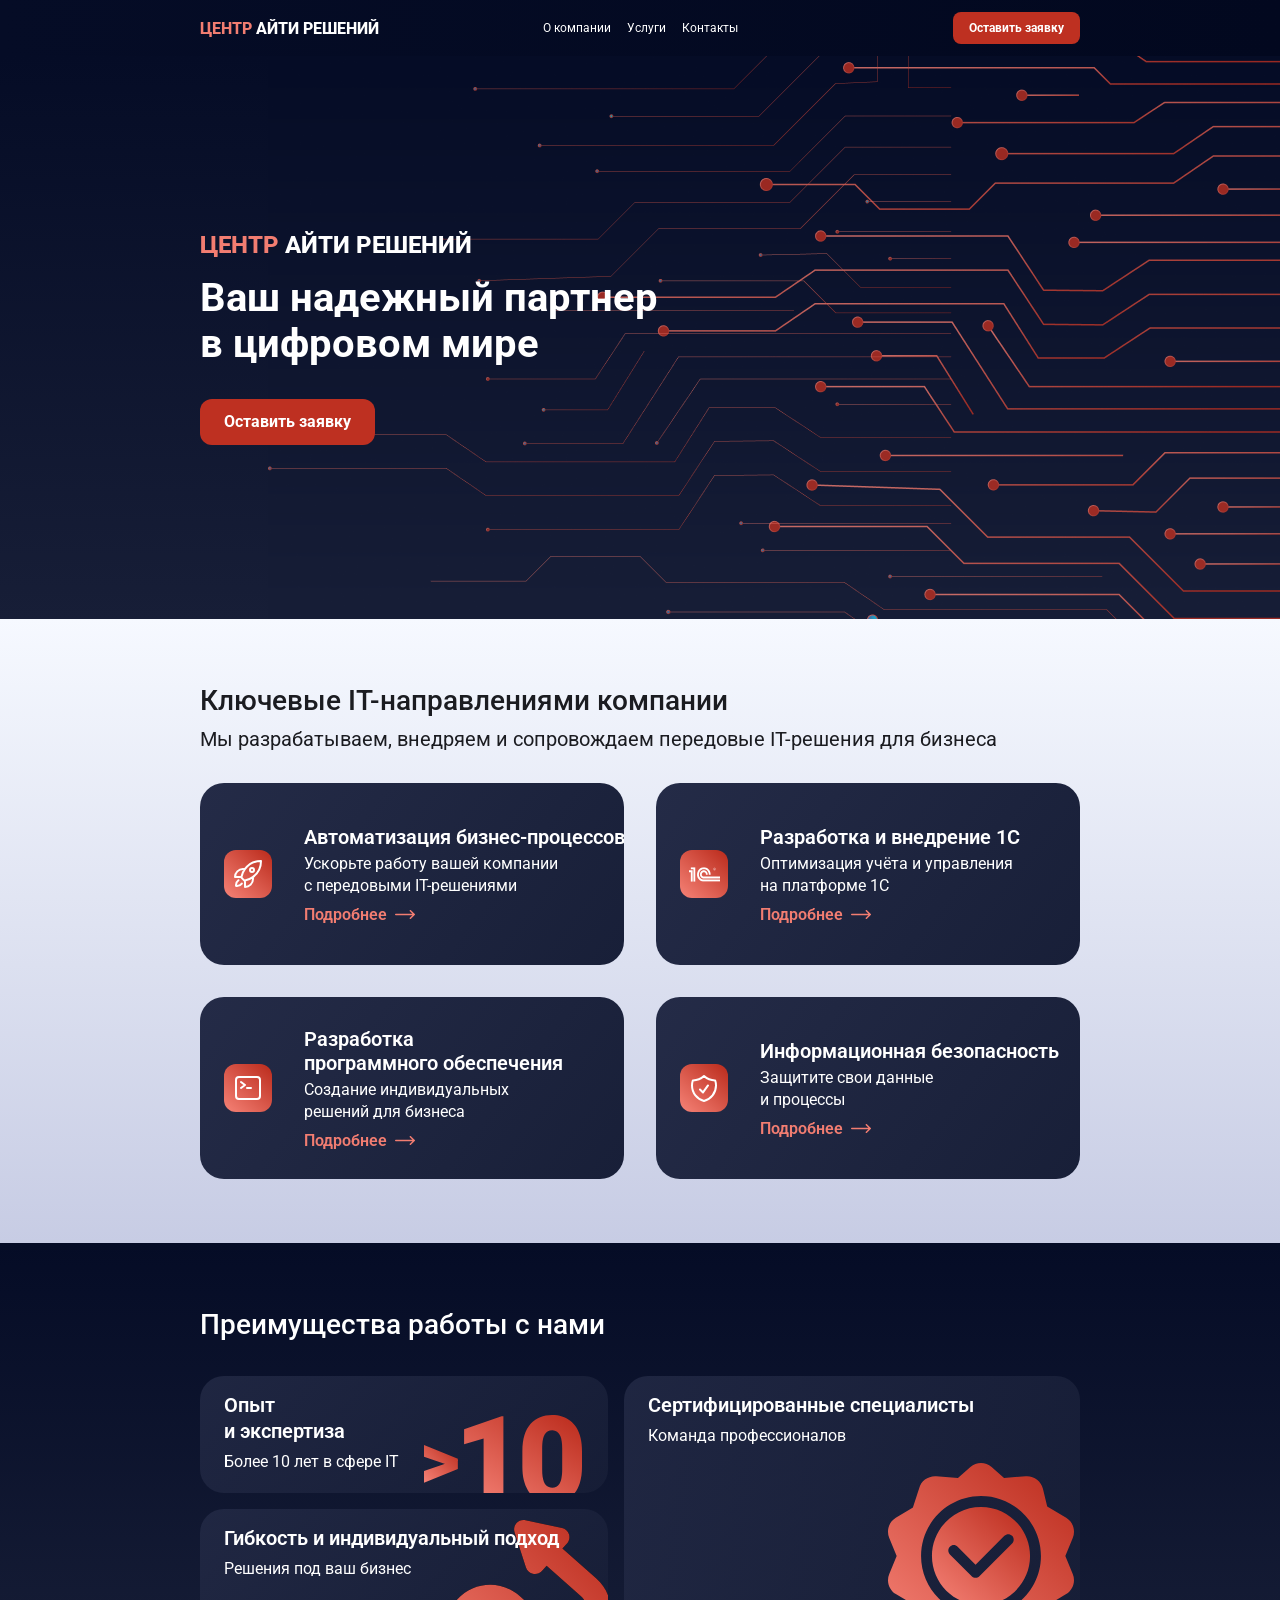
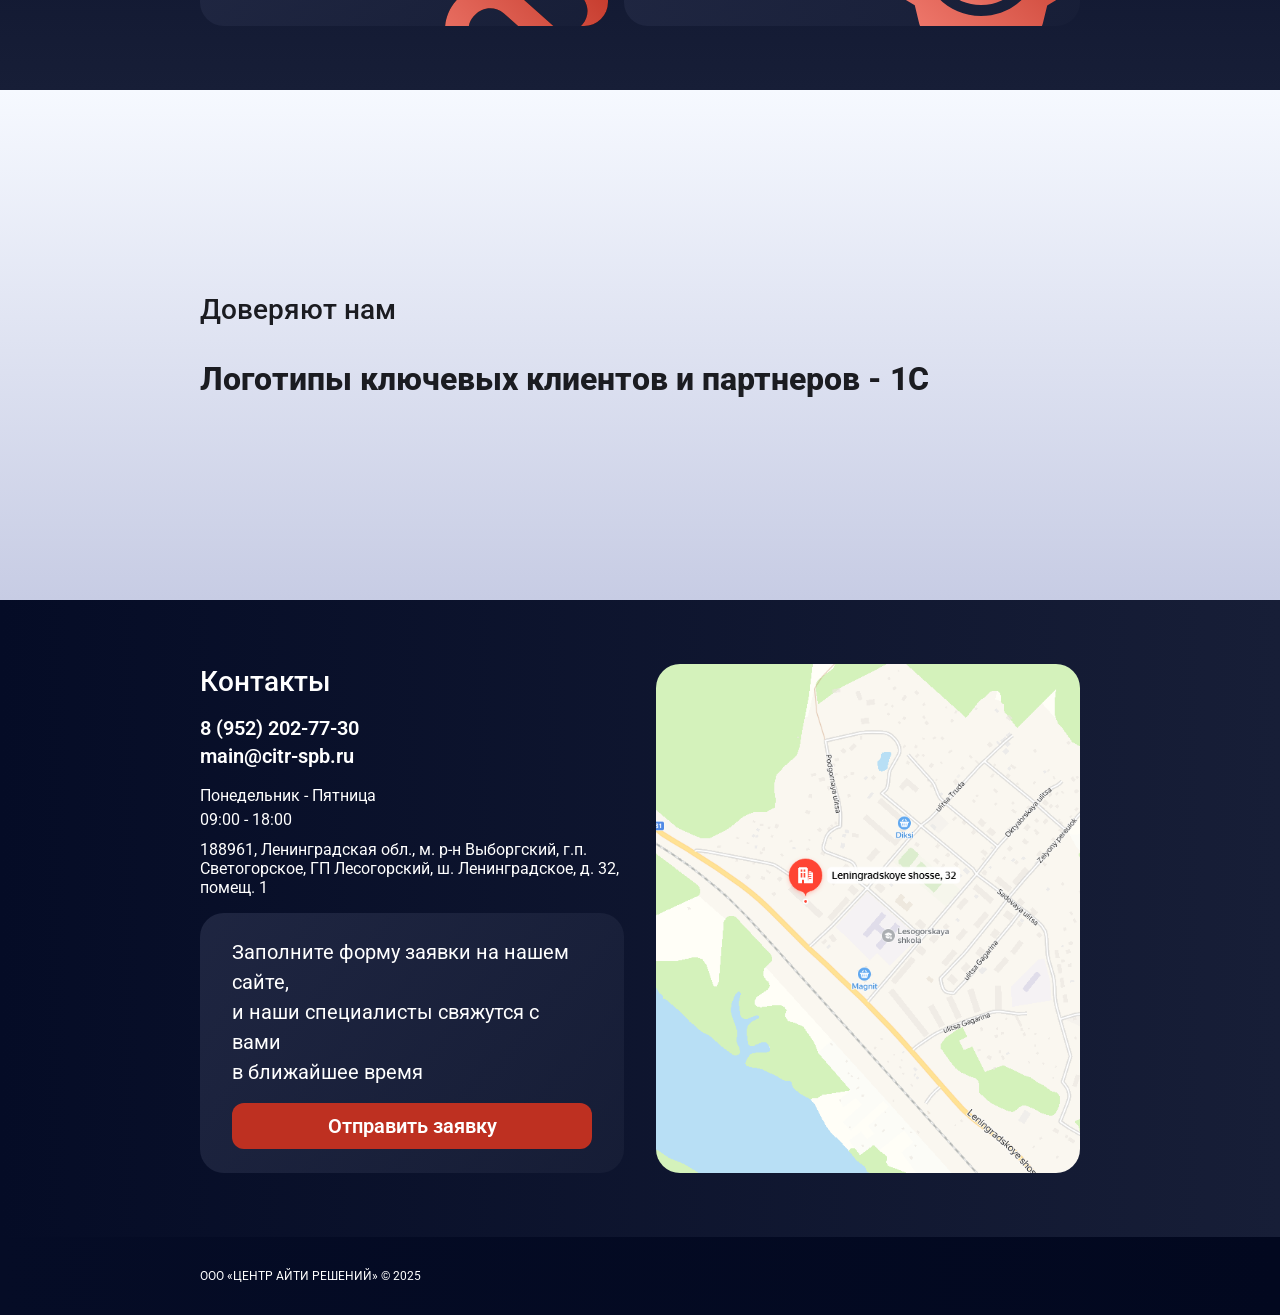
==== index.html @ 7818f4c6 "implement all pages" ====
<!DOCTYPE html>
<html lang="ru">
<head>
  <meta charset="UTF-8">
  <meta name="viewport" content="width=device-width, initial-scale=1.0">
  <title>Центр Айти Решений</title>
  <link rel="stylesheet" href="style.css">
  <link rel="preconnect" href="https://fonts.googleapis.com">
  <link rel="preconnect" href="https://fonts.gstatic.com" crossorigin>
  <link href="https://fonts.googleapis.com/css2?family=Roboto:wght@400;500;600;700;800&display=swap" rel="stylesheet">
</head>
<body>

  <!-- ======= HEADER ======= -->
  <header class="header">
    <div class="header__logo">
      <span class="accent">ЦЕНТР</span> АЙТИ РЕШЕНИЙ
    </div>
    <nav class="header__nav">
      <a href="about.html" class="header__nav-link">О компании</a>
      <a href="services.html" class="header__nav-link">Услуги</a>
      <a href="contacts.html" class="header__nav-link">Контакты</a>
    </nav>
    <div class="header__actions">
      <a href="pricing.html#form"><button class="btn btn--red btn--sm">Оставить заявку</button></a>
    </div>
  </header>

  <!-- ======= HERO ======= -->
  <section class="hero">
    <div class="hero__texture"></div>
    <img src="assets/images/circuit-board.png" alt="" class="hero__circuit" aria-hidden="true">
    <div class="hero__content">
      <div class="hero__text">
        <p class="hero__brand"><span class="accent">ЦЕНТР</span> АЙТИ РЕШЕНИЙ</p>
        <h1 class="hero__title">Ваш надежный партнер<br>в цифровом мире</h1>
      </div>
      <a href="pricing.html#form"><button class="btn btn--red btn--lg">Оставить заявку</button></a>
    </div>
  </section>

  <!-- ======= SERVICES ======= -->
  <section class="services" id="services">
    <div class="section-header">
      <h2 class="section-title dark">Ключевые IT-направлениями компании</h2>
      <p class="section-subtitle dark">Мы разрабатываем, внедряем и сопровождаем передовые IT-решения для бизнеса</p>
    </div>
    <div class="services__grid">
      <div class="services__row">
        <div class="service-card">
          <div class="service-card__icon">
            <img src="assets/icons/rocket.svg" alt="">
          </div>
          <div class="service-card__body">
            <h3 class="service-card__title">Автоматизация бизнес-процессов</h3>
            <p class="service-card__desc">Ускорьте работу вашей компании<br>с передовыми IT-решениями</p>
            <a href="#" class="service-card__link">
              Подробнее
              <img src="assets/icons/arrow-right.svg" alt="" class="service-card__arrow">
            </a>
          </div>
        </div>
        <div class="service-card">
          <div class="service-card__icon">
            <img src="assets/icons/1c.svg" alt="">
          </div>
          <div class="service-card__body">
            <h3 class="service-card__title">Разработка и внедрение 1С</h3>
            <p class="service-card__desc">Оптимизация учёта и управления<br>на платформе 1С</p>
            <a href="#" class="service-card__link">
              Подробнее
              <img src="assets/icons/arrow-right.svg" alt="" class="service-card__arrow">
            </a>
          </div>
        </div>
      </div>
      <div class="services__row">
        <div class="service-card">
          <div class="service-card__icon">
            <img src="assets/icons/code.svg" alt="">
          </div>
          <div class="service-card__body">
            <h3 class="service-card__title">Разработка<br>программного обеспечения</h3>
            <p class="service-card__desc">Создание индивидуальных<br>решений для бизнеса</p>
            <a href="#" class="service-card__link">
              Подробнее
              <img src="assets/icons/arrow-right.svg" alt="" class="service-card__arrow">
            </a>
          </div>
        </div>
        <div class="service-card">
          <div class="service-card__icon">
            <img src="assets/icons/shield.svg" alt="">
          </div>
          <div class="service-card__body">
            <h3 class="service-card__title">Информационная безопасность</h3>
            <p class="service-card__desc">Защитите свои данные<br>и процессы</p>
            <a href="#" class="service-card__link">
              Подробнее
              <img src="assets/icons/arrow-right.svg" alt="" class="service-card__arrow">
            </a>
          </div>
        </div>
      </div>
    </div>
  </section>

  <!-- ======= ADVANTAGES ======= -->
  <section class="advantages" id="about">
    <div class="advantages__texture"></div>
    <h2 class="section-title light">Преимущества работы с нами</h2>
    <div class="advantages__grid">
      <div class="advantages__left">
        <div class="advantage-card advantage-card--sm">
          <div class="advantage-card__text">
            <h3 class="advantage-card__title">Опыт<br>и экспертиза</h3>
            <p class="advantage-card__desc">Более 10 лет в сфере IT</p>
          </div>
          <img src="assets/icons/10years.svg" alt="" class="advantage-card__deco advantage-card__deco--experience">
        </div>
        <div class="advantage-card advantage-card--sm">
          <div class="advantage-card__text">
            <h3 class="advantage-card__title">Гибкость и индивидуальный подход</h3>
            <p class="advantage-card__desc">Решения под ваш бизнес</p>
          </div>
          <img src="assets/icons/flexibility.svg" alt="" class="advantage-card__deco advantage-card__deco--flexibility">
        </div>
      </div>
      <div class="advantage-card advantage-card--tall">
        <div class="advantage-card__text">
          <h3 class="advantage-card__title">Сертифицированные специалисты</h3>
          <p class="advantage-card__desc">Команда профессионалов</p>
        </div>
        <img src="assets/icons/quality.svg" alt="" class="advantage-card__deco advantage-card__deco--quality">
      </div>
    </div>
  </section>

  <!-- ======= CLIENTS ======= -->
  <section class="clients">
    <h2 class="section-title dark">Доверяют нам</h2>
    <div class="clients__content">
      <p class="clients__placeholder">Логотипы ключевых клиентов и партнеров - 1С</p>
    </div>
  </section>

  <!-- ======= CONTACTS ======= -->
  <section class="contacts" id="contacts">
    <div class="contacts__texture"></div>
    <div class="contacts__grid">
      <div class="contacts__info">
        <h2 class="section-title light">Контакты</h2>
        <div class="contacts__phones">
          <p>8 (952) 202-77-30</p>
          <p>main@citr-spb.ru</p>
        </div>
        <div class="contacts__details">
          <div class="contacts__schedule">
            <p>Понедельник - Пятница</p>
            <p>09:00 - 18:00</p>
          </div>
          <p class="contacts__address">188961, Ленинградская обл., м. р-н Выборгский, г.п. Светогорское, ГП Лесогорский, ш. Ленинградское, д. 32, помещ. 1</p>
        </div>
        <div class="contacts__cta-card">
          <p>Заполните форму заявки на нашем сайте,<br>и наши специалисты свяжутся с вами<br>в ближайшее время</p>
          <a href="pricing.html#form"><button class="btn btn--red btn--xl btn--full">Отправить заявку</button></a>
        </div>
      </div>
      <div class="contacts__map">
        <img src="assets/images/map.png" alt="Карта офиса">
      </div>
    </div>
  </section>

  <!-- ======= FOOTER ======= -->
  <footer class="footer">
    <p class="footer__copy">ООО «ЦЕНТР АЙТИ РЕШЕНИЙ» © 2025</p>
  </footer>

  <script>
    function scrollToContacts() {
      document.getElementById('contacts').scrollIntoView({ behavior: 'smooth' });
    }
  </script>
</body>
</html>
---- style.css ----
/* ===================== BASE ===================== */
*, *::before, *::after {
  box-sizing: border-box;
  margin: 0;
  padding: 0;
}

:root {
  --red:       #be3021;
  --red-light: #f27d71;
  --dark-1:    #050c26;
  --dark-2:    #02081f;
  --dark-3:    #171e37;
  --card-1:    rgb(24, 31, 56);
  --card-2:    rgb(36, 43, 71);
  --text-dark: #1b1c21;
  --light-1:   rgb(246, 249, 255);
  --light-2:   rgb(199, 204, 228);
}

html { scroll-behavior: smooth; }

body {
  font-family: 'Roboto', sans-serif;
  color: var(--text-dark);
  overflow-x: hidden;
  min-width: 1280px;
}

.accent { color: var(--red-light); }

/* ===================== BUTTONS ===================== */
.btn {
  display: inline-flex;
  align-items: center;
  justify-content: center;
  border: none;
  cursor: pointer;
  font-family: 'Roboto', sans-serif;
  font-weight: 700;
  color: #fff;
  background-color: var(--red);
  white-space: nowrap;
  transition: background-color 0.2s;
}

.btn:hover { background-color: #a82a1d; }

.btn--sm  { height: 32px; padding: 0 16px; font-size: 12px; border-radius: 8px; }
.btn--lg  { height: 46px; padding: 0 24px; font-size: 16px; border-radius: 12px; }
.btn--xl  { height: 46px; padding: 8px 16px; font-size: 20px; font-weight: 600; border-radius: 12px; }
.btn--full { width: 100%; }

/* ===================== SECTION TITLES ===================== */
.section-title {
  font-size: 28px;
  font-weight: 500;
  line-height: 1.3;
}
.section-title.dark  { color: var(--text-dark); }
.section-title.light { color: #fff; }

.section-subtitle { font-size: 20px; font-weight: 400; }
.section-subtitle.dark { color: var(--text-dark); }

/* ===================== HEADER ===================== */
.header {
  position: sticky;
  top: 0;
  z-index: 100;
  display: flex;
  align-items: center;
  gap: 16px;
  padding: 12px 200px;
  background: linear-gradient(90deg, var(--dark-1) 0%, var(--dark-2) 100%);
}

.header__logo {
  flex: 1;
  font-size: 16px;
  font-weight: 800;
  color: #fff;
  white-space: nowrap;
}

.header__nav {
  display: flex;
  align-items: center;
  gap: 16px;
}

.header__nav-link {
  font-size: 12px;
  font-weight: 400;
  color: #fff;
  text-decoration: none;
  white-space: nowrap;
  transition: color 0.2s;
}
.header__nav-link:hover { color: var(--red-light); }

.header__actions {
  flex: 1;
  display: flex;
  justify-content: flex-end;
}

/* ===================== HERO ===================== */
.hero {
  position: relative;
  height: 563px;
  padding: 128px 200px;
  display: flex;
  align-items: flex-start;
  justify-content: center;
  flex-direction: column;
  overflow: hidden;
  background: linear-gradient(180deg, var(--dark-1) 0%, var(--dark-3) 100%);
}

.hero__texture {
  position: absolute;
  inset: -257px 0 0 0;
  width: 1450px;
  height: 1028px;
  background-image: url('assets/images/circuit-texture.png');
  background-size: 500px 500px;
  background-position: top left;
  opacity: 0.5;
  mix-blend-mode: overlay;
  transform: rotate(90deg);
  transform-origin: left top;
  pointer-events: none;
}

.hero__circuit {
  position: absolute;
  right: 0;
  top: 0;
  height: 100%;
  width: auto;
  pointer-events: none;
}

.hero__content {
  position: relative;
  z-index: 1;
  display: flex;
  flex-direction: column;
  align-items: flex-start;
  gap: 32px;
}

.hero__text {
  display: flex;
  flex-direction: column;
  gap: 16px;
}

.hero__brand {
  font-size: 24px;
  font-weight: 800;
  color: #fff;
  white-space: nowrap;
}

.hero__title {
  font-size: 40px;
  font-weight: 700;
  color: #fff;
  line-height: 1.15;
}

/* ===================== SERVICES ===================== */
.services {
  padding: 64px 200px;
  background: linear-gradient(180deg, var(--light-1) 0%, var(--light-2) 100%);
}

.section-header {
  display: flex;
  flex-direction: column;
  gap: 8px;
  margin-bottom: 32px;
}

.services__grid {
  display: flex;
  flex-direction: column;
  gap: 32px;
}

.services__row {
  display: flex;
  gap: 32px;
}

.service-card {
  flex: 1;
  display: flex;
  align-items: center;
  gap: 32px;
  padding: 24px;
  border-radius: 24px;
  background: linear-gradient(-52.16deg, var(--card-1) 0%, var(--card-2) 100%);
  overflow: hidden;
  min-height: 182px;
}

.service-card__icon {
  display: flex;
  align-items: center;
  justify-content: center;
  flex-shrink: 0;
  width: 48px;
  height: 48px;
  border-radius: 12px;
  background: linear-gradient(222.6deg, var(--red) 6.7%, var(--red-light) 93.84%);
}

.service-card__icon img {
  max-width: 32px;
  max-height: 32px;
  width: auto;
  height: auto;
  object-fit: contain;
}

.service-card__body {
  display: flex;
  flex-direction: column;
  gap: 4px;
}

.service-card__title {
  font-size: 20px;
  font-weight: 600;
  color: #fff;
  white-space: nowrap;
}

.service-card__desc {
  font-size: 16px;
  font-weight: 400;
  color: #fff;
  line-height: 1.4;
}

.service-card__link {
  display: inline-flex;
  align-items: center;
  gap: 8px;
  font-size: 16px;
  font-weight: 600;
  color: var(--red-light);
  text-decoration: none;
  margin-top: 4px;
}

.service-card__arrow {
  width: auto;
  height: auto;
  max-width: 24px;
  max-height: 24px;
}

/* ===================== ADVANTAGES ===================== */
.advantages {
  position: relative;
  padding: 64px 200px;
  background: linear-gradient(180deg, var(--dark-1) 0%, var(--dark-3) 100%);
  overflow: hidden;
}

.advantages__texture {
  position: absolute;
  inset: -257px 0 0 0;
  width: 1450px;
  height: 1028px;
  background-image: url('assets/images/circuit-texture.png');
  background-size: 500px 500px;
  background-position: top left;
  opacity: 0.5;
  mix-blend-mode: overlay;
  transform: rotate(90deg);
  transform-origin: left top;
  pointer-events: none;
}

.advantages > .section-title { position: relative; z-index: 1; margin-bottom: 32px; }

.advantages__grid {
  position: relative;
  z-index: 1;
  display: flex;
  gap: 16px;
  align-items: stretch;
}

.advantages__left {
  flex: 1;
  display: flex;
  flex-direction: column;
  gap: 16px;
}

.advantage-card {
  position: relative;
  padding: 16px 24px;
  border-radius: 24px;
  background: linear-gradient(-39.16deg, rgba(24,31,56,0.8) 0%, rgba(36,43,71,0.8) 100%);
  overflow: hidden;
}

.advantage-card--sm   { height: 117px; }
.advantage-card--tall {
  flex: 1;
  display: flex;
  flex-direction: column;
  background: linear-gradient(-60.12deg, rgba(24,31,56,0.8) 0%, rgba(36,43,71,0.8) 100%);
}

.advantage-card__text {
  position: relative;
  z-index: 1;
}

.advantage-card__title {
  font-size: 20px;
  font-weight: 600;
  color: #fff;
  line-height: 1.3;
}

.advantage-card__desc {
  font-size: 16px;
  font-weight: 400;
  color: #fff;
  margin-top: 8px;
}

.advantage-card__deco {
  position: absolute;
  pointer-events: none;
  z-index: 0;
}

.advantage-card__deco--experience {
  /* Figma: left 290px / top 39px в карточке 512px шириной */
  left: 55%;
  top: 39px;
  width: 158px;
  height: auto;
}

.advantage-card__deco--flexibility {
  /* Figma: left 335px / top 11px, высота 200px в карточке 117px — низ обрезается */
  left: 60%;
  top: 11px;
  width: 166px;
  height: auto;
}

.advantage-card__deco--quality {
  /* Figma: left 303px / top 87px, нижняя часть обрезается overflow:hidden */
  left: 58%;
  top: 87px;
  width: 186px;
  height: auto;
}

/* ===================== CLIENTS ===================== */
.clients {
  padding: 64px 200px;
  min-height: 510px;
  display: flex;
  flex-direction: column;
  justify-content: center;
  gap: 32px;
  background: linear-gradient(180deg, var(--light-1) 0%, var(--light-2) 100%);
}

.clients__content { display: flex; flex-direction: column; gap: 8px; }

.clients__placeholder {
  font-size: 32px;
  font-weight: 800;
  color: var(--text-dark);
}

/* ===================== CONTACTS ===================== */
.contacts {
  position: relative;
  padding: 64px 200px;
  background: linear-gradient(90deg, var(--dark-1) 0%, var(--dark-3) 100%);
  overflow: hidden;
}

.contacts__texture {
  position: absolute;
  inset: -257px 0 0 0;
  width: 1450px;
  height: 1028px;
  background-image: url('assets/images/circuit-texture.png');
  background-size: 500px 500px;
  background-position: top left;
  opacity: 0.5;
  mix-blend-mode: overlay;
  transform: rotate(90deg);
  transform-origin: left top;
  pointer-events: none;
}

.contacts__grid {
  position: relative;
  z-index: 1;
  display: flex;
  gap: 32px;
  align-items: stretch;
}

.contacts__info {
  flex: 1;
  display: flex;
  flex-direction: column;
  gap: 16px;
}

.contacts__phones {
  display: flex;
  flex-direction: column;
  gap: 4px;
  font-size: 20px;
  font-weight: 600;
  color: #fff;
}

.contacts__details {
  display: flex;
  flex-direction: column;
  gap: 8px;
  font-size: 16px;
  font-weight: 400;
  color: #fff;
}

.contacts__schedule { line-height: 1.5; }

.contacts__cta-card {
  display: flex;
  flex-direction: column;
  gap: 16px;
  padding: 24px 32px;
  border-radius: 24px;
  background: linear-gradient(-51.69deg, rgba(24,31,56,0.8) 0%, rgba(36,43,71,0.8) 100%);
}

.contacts__cta-card > p {
  font-size: 20px;
  font-weight: 400;
  color: #fff;
  line-height: 1.5;
}

.contacts__map {
  flex: 1;
  border-radius: 24px;
  overflow: hidden;
  position: relative;
  min-height: 300px;
}

.contacts__map img {
  position: absolute;
  inset: 0;
  width: 100%;
  height: 100%;
  object-fit: cover;
}

/* ===================== FOOTER ===================== */
.footer {
  padding: 32px 200px;
  background: linear-gradient(90deg, var(--dark-1) 0%, var(--dark-2) 100%);
}

.footer__copy {
  font-size: 12px;
  font-weight: 400;
  color: #fff;
  white-space: nowrap;
}
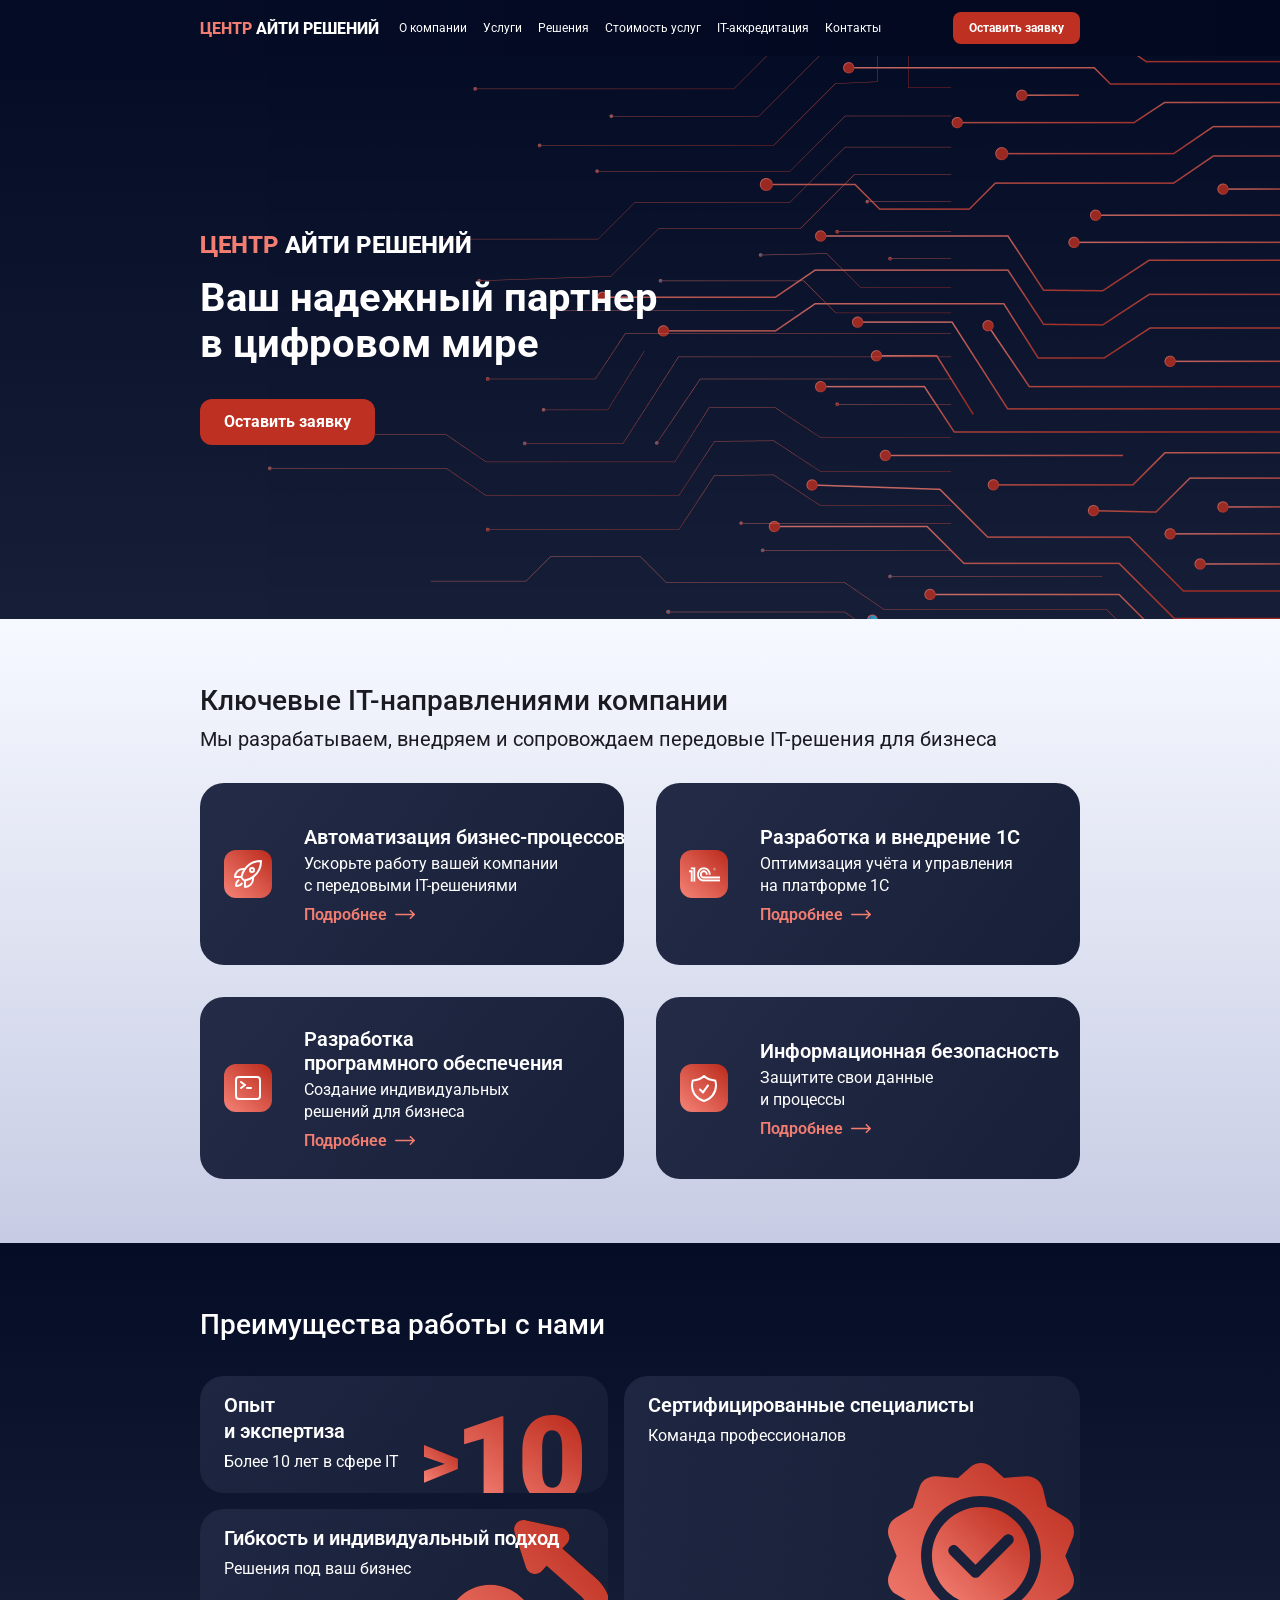
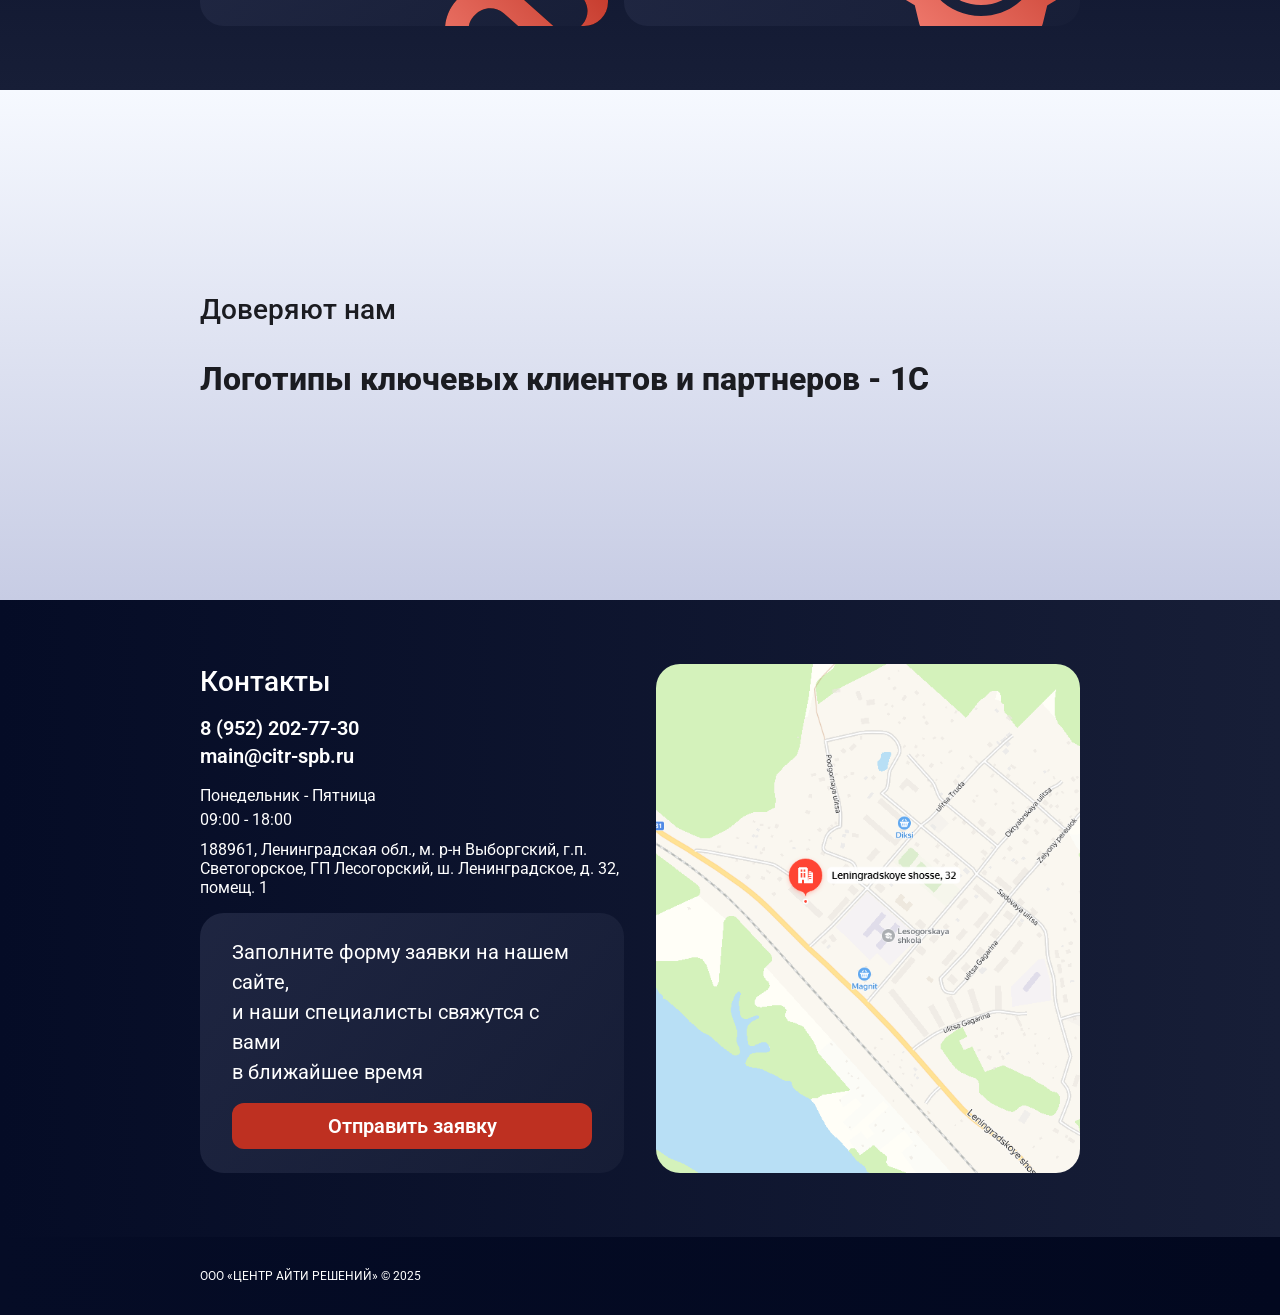
==== commit ed59c395: "add pages solutions, accreditation" ====
--- a/index.html
+++ b/index.html
@@ -19,6 +19,9 @@
     <nav class="header__nav">
       <a href="about.html" class="header__nav-link">О компании</a>
       <a href="services.html" class="header__nav-link">Услуги</a>
+      <a href="solutions.html" class="header__nav-link">Решения</a>
+      <a href="pricing.html" class="header__nav-link">Стоимость услуг</a>
+      <a href="accreditation.html" class="header__nav-link">IT-аккредитация</a>
       <a href="contacts.html" class="header__nav-link">Контакты</a>
     </nav>
     <div class="header__actions">
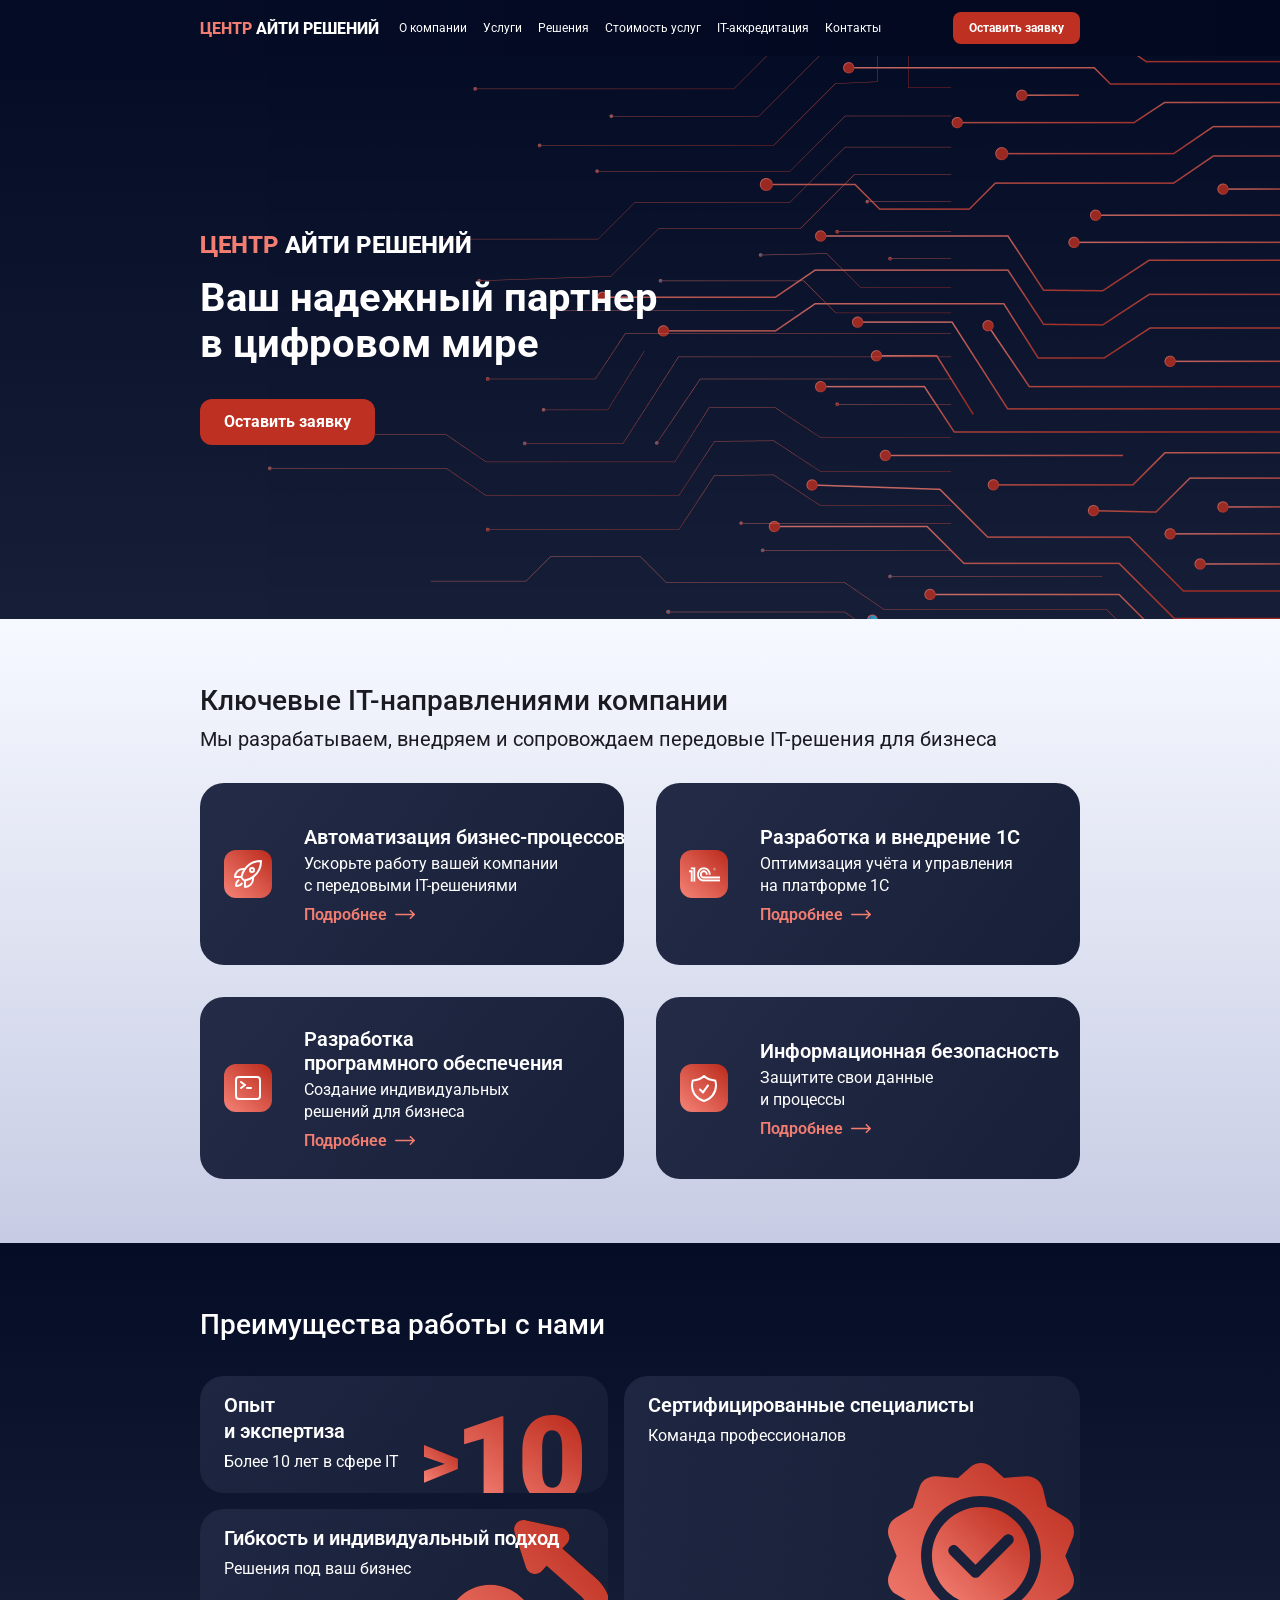
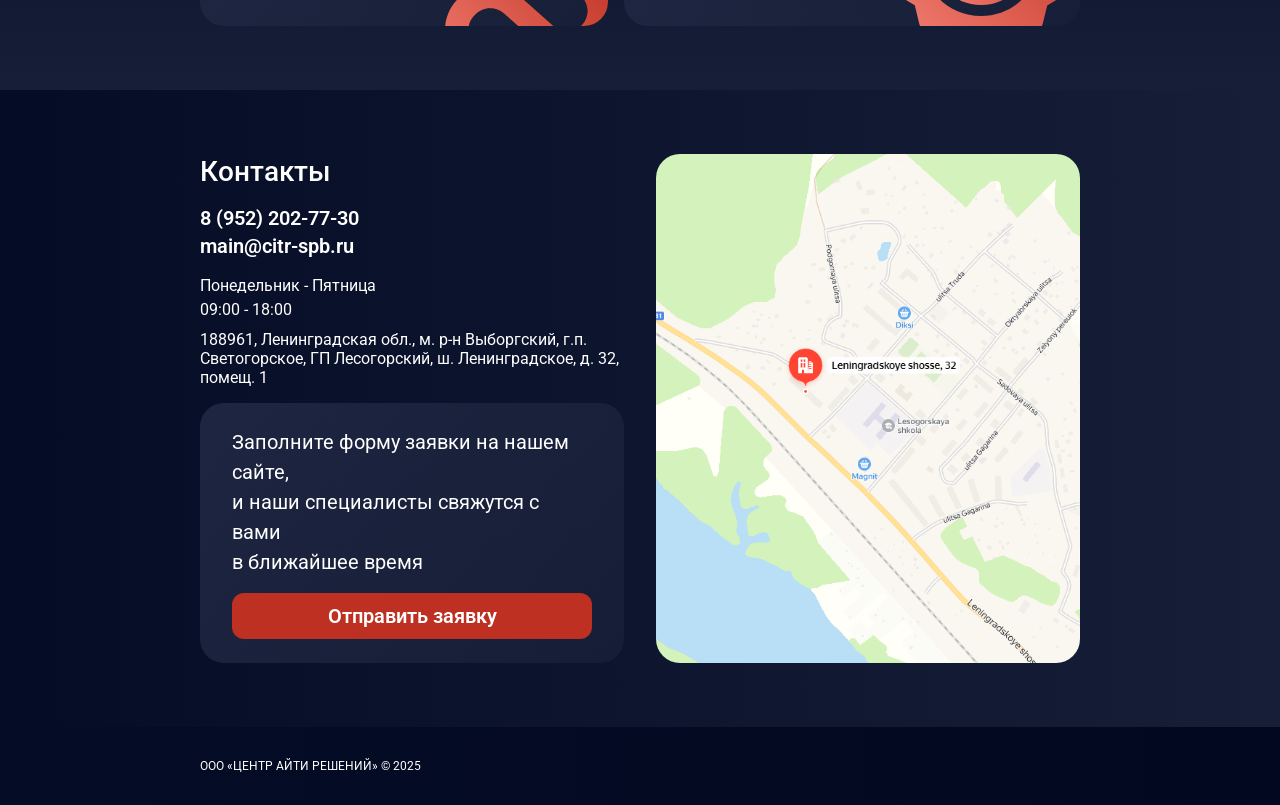
==== commit de195155: "Refactor adressation, add form success status" ====
--- a/index.html
+++ b/index.html
@@ -57,7 +57,7 @@
           <div class="service-card__body">
             <h3 class="service-card__title">Автоматизация бизнес-процессов</h3>
             <p class="service-card__desc">Ускорьте работу вашей компании<br>с передовыми IT-решениями</p>
-            <a href="#" class="service-card__link">
+            <a href="solutions.html" class="service-card__link">
               Подробнее
               <img src="assets/icons/arrow-right.svg" alt="" class="service-card__arrow">
             </a>
@@ -70,7 +70,7 @@
           <div class="service-card__body">
             <h3 class="service-card__title">Разработка и внедрение 1С</h3>
             <p class="service-card__desc">Оптимизация учёта и управления<br>на платформе 1С</p>
-            <a href="#" class="service-card__link">
+            <a href="services.html" class="service-card__link">
               Подробнее
               <img src="assets/icons/arrow-right.svg" alt="" class="service-card__arrow">
             </a>
@@ -85,7 +85,7 @@
           <div class="service-card__body">
             <h3 class="service-card__title">Разработка<br>программного обеспечения</h3>
             <p class="service-card__desc">Создание индивидуальных<br>решений для бизнеса</p>
-            <a href="#" class="service-card__link">
+            <a href="solutions.html" class="service-card__link">
               Подробнее
               <img src="assets/icons/arrow-right.svg" alt="" class="service-card__arrow">
             </a>
@@ -98,7 +98,7 @@
           <div class="service-card__body">
             <h3 class="service-card__title">Информационная безопасность</h3>
             <p class="service-card__desc">Защитите свои данные<br>и процессы</p>
-            <a href="#" class="service-card__link">
+            <a href="services.html" class="service-card__link">
               Подробнее
               <img src="assets/icons/arrow-right.svg" alt="" class="service-card__arrow">
             </a>
@@ -136,14 +136,6 @@
         </div>
         <img src="assets/icons/quality.svg" alt="" class="advantage-card__deco advantage-card__deco--quality">
       </div>
-    </div>
-  </section>
-
-  <!-- ======= CLIENTS ======= -->
-  <section class="clients">
-    <h2 class="section-title dark">Доверяют нам</h2>
-    <div class="clients__content">
-      <p class="clients__placeholder">Логотипы ключевых клиентов и партнеров - 1С</p>
     </div>
   </section>
 
--- a/style.css
+++ b/style.css
@@ -369,24 +369,6 @@
   height: auto;
 }
 
-/* ===================== CLIENTS ===================== */
-.clients {
-  padding: 64px 200px;
-  min-height: 510px;
-  display: flex;
-  flex-direction: column;
-  justify-content: center;
-  gap: 32px;
-  background: linear-gradient(180deg, var(--light-1) 0%, var(--light-2) 100%);
-}
-
-.clients__content { display: flex; flex-direction: column; gap: 8px; }
-
-.clients__placeholder {
-  font-size: 32px;
-  font-weight: 800;
-  color: var(--text-dark);
-}
 
 /* ===================== CONTACTS ===================== */
 .contacts {
@@ -490,3 +472,47 @@
   color: #fff;
   white-space: nowrap;
 }
+
+/* ===================== FORM — общие состояния ===================== */
+
+.form-field--invalid {
+  outline: 2px solid var(--red-light) !important;
+  outline-offset: -2px;
+}
+
+.form-success {
+  display: flex;
+  flex-direction: column;
+  align-items: center;
+  justify-content: center;
+  gap: 16px;
+  padding: 24px 16px;
+  min-height: 220px;
+  text-align: center;
+}
+
+.form-success svg {
+  flex-shrink: 0;
+}
+
+.form-success__ring,
+.form-success__check {
+  transition: stroke-dashoffset 0.6s cubic-bezier(0.4, 0, 0.2, 1);
+}
+
+.form-success__check {
+  transition-delay: 0.35s;
+}
+
+.form-success__title {
+  font-size: 22px;
+  font-weight: 700;
+  color: #fff;
+}
+
+.form-success__text {
+  font-size: 15px;
+  font-weight: 400;
+  color: rgba(255, 255, 255, 0.75);
+  line-height: 1.5;
+}
